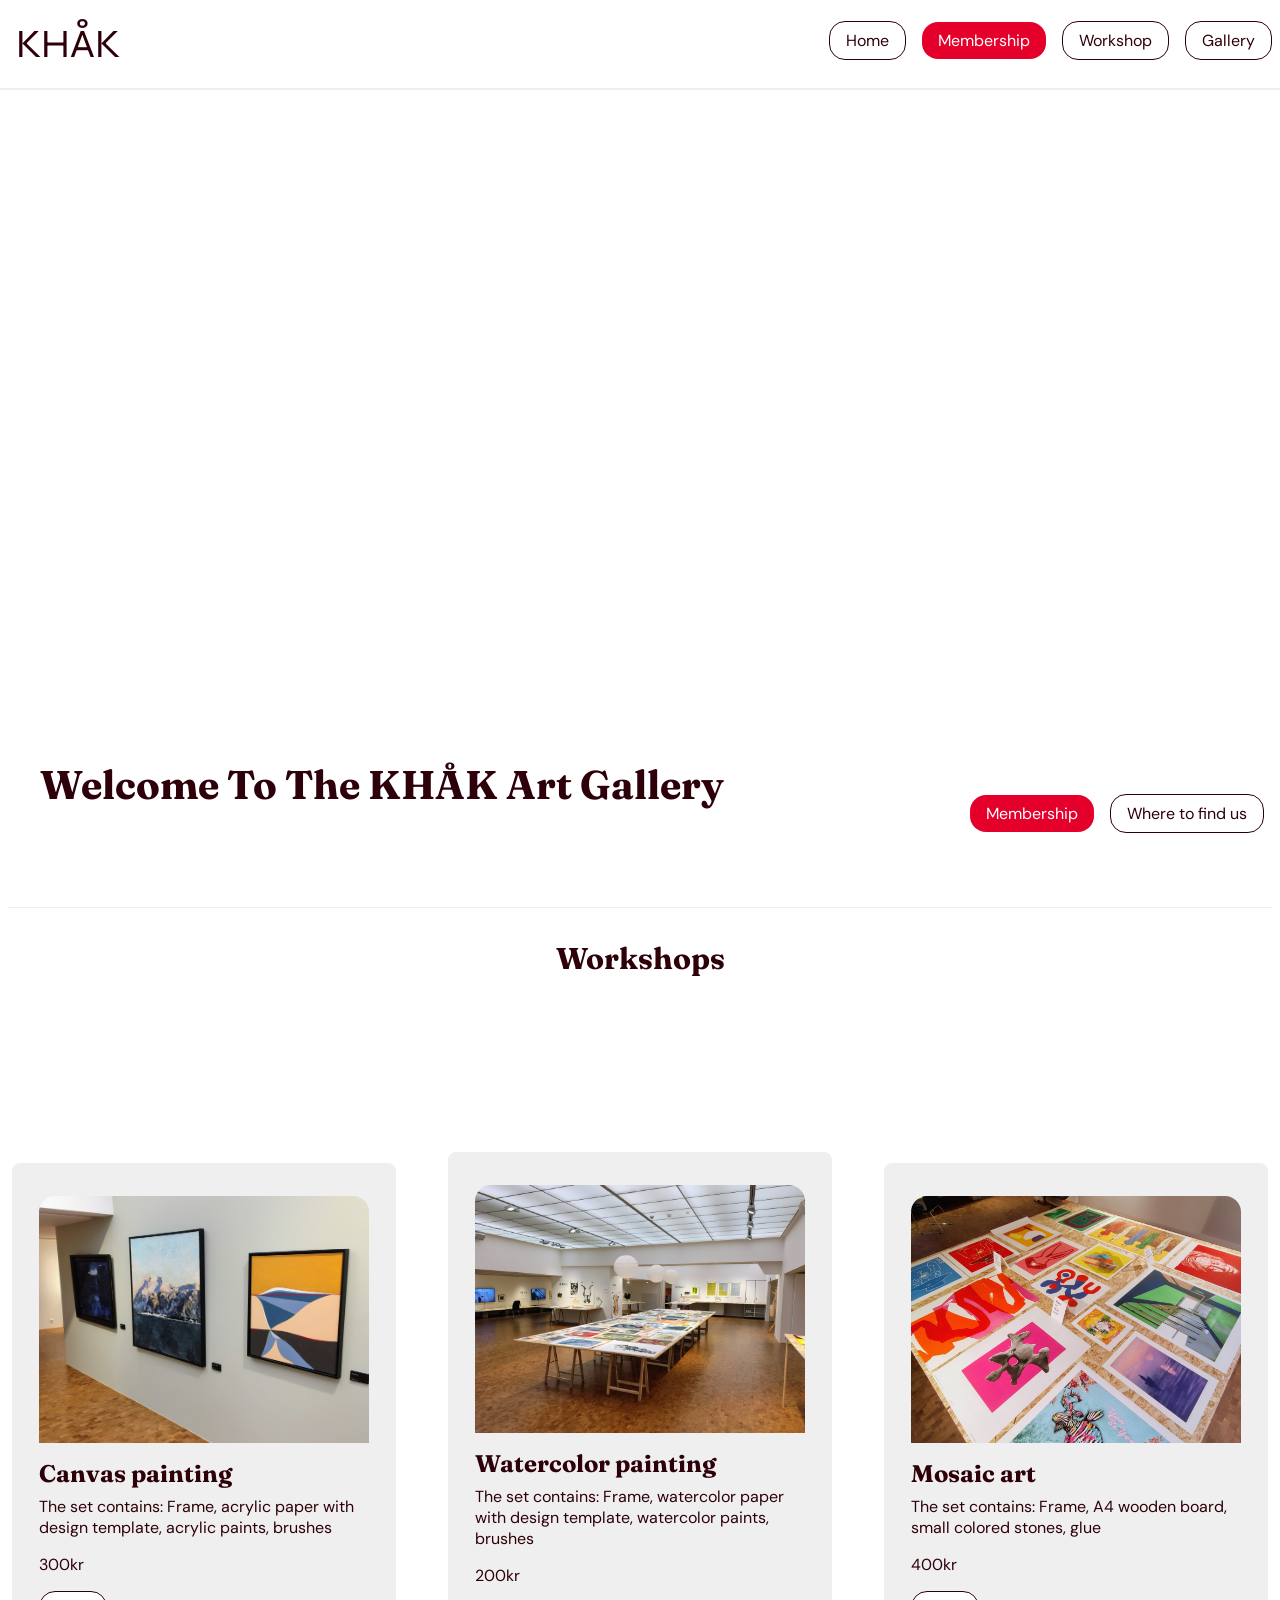
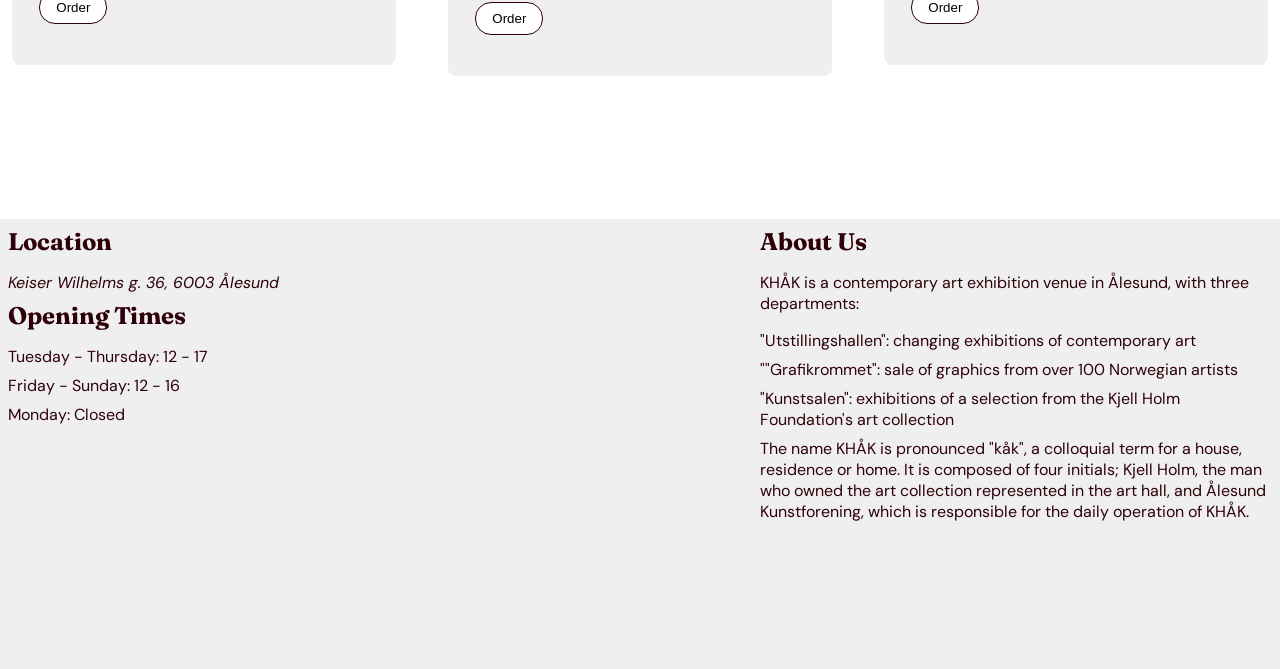
==== index.html @ dab7cc98 "added about us section and margins to footer" ====
<!doctype html>
<html lang="en">
  <head>
    <meta charset="UTF-8" />
    <meta name="viewport" content="width=device-width, initial-scale=1.0" />
    <link rel="stylesheet" href="style.css" />
    <link rel="shortcut icon" href="favicon.ico" type="image/x-icon" />
    <link rel="preconnect" href="https://fonts.googleapis.com" />
    <link rel="preconnect" href="https://fonts.gstatic.com" crossorigin />
    <link
      href="https://fonts.googleapis.com/css2?family=Syne:wght@800&family=Fraunces:opsz,wght@9..144,400..700&family=DM+Sans:wght@400;500&display=swap"
      rel="stylesheet"
    />
    <meta
      name="description"
      content="welcome to the KHÅK art gallery in ålesund, where we feture and sell a vast collection of various paintings from brand new and going back at least two centuries. "
    />
    <title>KHåK</title>
  </head>
  <body>
    <!-- HEADER -->
    <!--  -->
    <header>
      <div id="logo">KHÅK</div>
      <nav class="btn-box">
        <a href="#logo">Home</a>
        <a href="" class="membership">Membership</a>
        <a href="#workshop-h2">Workshop</a>
        <a href="gallery.html">Gallery</a>
      </nav>
    </header>
    <!-- MAIN -->
    <!--  -->
    <main>
      <section id="hero">
        <video
          src="media/hero-video-cinema.mp4"
          id="hero-video"
          autoplay
          loop
        ></video>
      </section>
      <section class="container herotext">
        <h1>Welcome To The KHÅK Art Gallery</h1>
        <div class="btn-box">
          <a href="" class="membership">Membership</a>
          <a href="#location">Where to find us</a>
        </div>
      </section>

      <!-- workshop title -->
      <section>
        <h2 id="workshop-h2">Workshops</h2>
      </section>

      <!-- workshop cards -->
      <section class="card-section">
        <article class="card">
          <img
            src="media/canvas.jpg"
            alt="canvas painting hanging on wall"
            class="card-img"
          />
          <div class="card-text">
            <h2>Canvas painting</h2>
            <p>
              The set contains: Frame, acrylic paper with design template,
              acrylic paints, brushes
            </p>
            <p>300kr</p>
            <button popovertarget="workshop-order">Order</button>
          </div>
        </article>
        <article class="card">
          <img
            src="media/workshop.jpg"
            alt="watercolor painting wideshot in large open room"
            class="card-img"
          />
          <div class="card-text">
            <h2>Watercolor painting</h2>
            <p>
              The set contains: Frame, watercolor paper with design template,
              watercolor paints, brushes
            </p>
            <p>200kr</p>
            <button popovertarget="workshop-order">Order</button>
          </div>
        </article>
        <article class="card">
          <img
            src="media/mosaic.jpg"
            alt="mosiac painting on a table"
            class="card-img"
          />
          <div class="card-text">
            <h2>Mosaic art</h2>
            <p>
              The set contains: Frame, A4 wooden board, small colored stones,
              glue
            </p>
            <p>400kr</p>
            <button popovertarget="workshop-order">Order</button>
          </div>
        </article>
      </section>

      <!-- Form popup -->
      <div id="workshop-order" class="popup" popover>
        <form class="order-form">
          <h2>Book a workshop spot</h2>

          <label for="name">Name</label>
          <input type="text" id="name" name="name" required />

          <label for="email">Email</label>
          <input type="email" id="email" name="email" required />

          <label for="date">Preferred date</label>
          <input type="date" id="date" name="date" required />

          <label for="participants">Number of participants</label>
          <input
            type="number"
            id="participants"
            name="participants"
            min="1"
            max="20"
            value="1"
            required
          />

          <div class="btn-box">
            <button
              type="button"
              popovertarget="workshop-order"
              popovertargetaction="hide"
            >
              Cancel
            </button>
            <button type="submit" class="submit">Submit</button>
          </div>
        </form>
      </div>
    </main>
    <!-- FOOTER -->
    <!--  -->
    <footer>
      <div id="location">
        <div class="text-box">
          <h2>Location</h2>
          <address>Keiser Wilhelms g. 36, 6003 Ålesund</address>

          <h2>Opening Times</h2>
          <ul>
            <li>Tuesday - Thursday: 12 - 17</li>
            <li>Friday - Sunday: 12 - 16</li>
            <li>Monday: Closed</li>
          </ul>
        </div>
        <iframe
          src="https://www.google.com/maps/embed?pb=!1m18!1m12!1m3!1d1844.0550626883482!2d6.158312776910163!3d62.471470155669365!2m3!1f0!2f0!3f0!3m2!1i1024!2i768!4f13.1!3m3!1m2!1s0x4616da46ebdba9ef%3A0xe001803069246021!2sKH%C3%85K%20Kunsthall!5e0!3m2!1sen!2sno!4v1793701342855!5m2!1sen!2sno"
          width="300"
          height="300"
          style="border: 0"
          allowfullscreen=""
          loading="lazy"
          referrerpolicy="strict-origin-when-cross-origin"
        ></iframe>
      </div>
      <div id="about" class="text-box">
        <h2>About Us</h2>
        <p>
          KHÅK is a contemporary art exhibition venue in Ålesund, with three
          departments:
        </p>
        <ol>
          <li>"Utstillingshallen": changing exhibitions of contemporary art</li>
          <li>
            ""Grafikrommet": sale of graphics from over 100 Norwegian artists
          </li>
          <li>
            "Kunstsalen": exhibitions of a selection from the Kjell Holm
            Foundation's art collection
          </li>
        </ol>
        <p>
          The name KHÅK is pronounced "kåk", a colloquial term for a house,
          residence or home. It is composed of four initials; Kjell Holm, the
          man who owned the art collection represented in the art hall, and
          Ålesund Kunstforening, which is responsible for the daily operation of
          KHÅK.
        </p>
      </div>
    </footer>
  </body>
</html>
---- style.css ----
/* CSS RESET */
* {
  margin: 0;
  padding: 0;
  box-sizing: border-box;
  text-decoration: none;
  list-style: none;
}

/* CSS Variables */
:root {
  /* colors */
  --primary-color: #e4002b;
  --secondary-color: #e93355;
  --accent-color: #ef6680;
  --dark-color: #2e0009;
  --off-white: #efefef;
  --white: #ffffff;

  /* spacing */
  --space-small: 0.5rem;
  --space-medium: 1rem;
  --space-large: 2rem;
  --space-xl: 2.5rem;
  --space-section: 3.75rem;

  /* font sizes */
  --text-small: 0.875rem;
  --text-base: 1rem;
  --text-medium: 1.25rem;
  --text-large: 1.875rem;
  --text-xl: 2.5rem;

  /* Font types */
  --font-logo: "Syne", sans-serif;
  --font-heading: "Fraunces", serif;
  --font-body: "DM Sans", sans-serif;

  /* other */
  --radius: 1rem;
  --radius-small: 0.5rem;
}

/* Global Styling */

html {
  scroll-behavior: smooth;
}

body {
  background-color: var(--white);
  font-family: var(--font-body);
  color: var(--dark-color);
}

img {
  width: 100%;
  height: auto;
  margin-bottom: var(--space-medium);
}
h1,
h2,
h3 {
  font-family: var(--font-heading);
  margin-bottom: var(--space-small);
}

p {
  margin-bottom: var(--space-medium);
}

header {
  background-color: var(--white);
  height: auto;
  height: 10vh;
  display: flex;
  justify-content: space-between;
  border-bottom: 2px var(--off-white) solid;
}
h1 {
  margin: var(--space-large);
  font-size: var(--text-xl);
}

footer {
  height: 50vh;
  background-color: var(--off-white);
  color: var(--dark-color);
  display: flex;
  justify-content: space-between;
}

#workshop-h2 {
  display: flex;
  justify-content: center;
  align-items: center;
  margin: var(--space-large) var(--space-xl);
  font-size: var(--text-large);
}

#logo {
  margin: var(--space-medium);
  display: flex;
  justify-content: center;
  align-items: center;
  font-size: var(--text-xl);
  font-family: var(--font-logo);
}

#hero {
  display: flex;
  width: 100%;
  height: 70vh;
}

#hero-video {
  width: 100%;
  height: 100%;
  object-fit: cover;
  object-position: top;
}

.container {
  display: flex;
  justify-content: space-between;
  margin: var(--space-small);
}

.herotext {
  border-bottom: var(--off-white) 1px solid;
  height: 20vh;
}

.btn-box {
  display: flex;
  justify-content: center;
  align-items: center;
  margin: var(--space-small);
  gap: var(--space-medium);

  /* generic button and anchortag styling */
}
button {
  background-color: var(--white);
  border: 1px solid var(--dark-color);
  margin-bottom: var(--space-small);
  padding: var(--space-small) var(--space-medium);
  border-radius: var(--radius);
}

a {
  background-color: var(--white);
  color: var(--dark-color);
  border: 1.5px solid var(--dark-color);
  margin-bottom: var(--space-small);
  padding: var(--space-small) var(--space-medium);
  border-radius: var(--radius);
}
/* membership button styling */
.membership {
  background-color: var(--primary-color);
  color: var(--white);
  border: none;
}

/* Card Styling */
.card-section {
  height: 90vb;
  width: 100%;
  display: flex;
  justify-content: space-evenly;
  align-items: center;
  gap: var(--space-large);
}

.card {
  border: 1px solid var(--off-white);
  border-radius: var(--radius-small);
  background-color: var(--off-white);
  padding: var(--space-large) var(--space-small);
  margin: var(--space-large) var(--space-small);
  display: flex;
  justify-content: center;
  align-items: center;
  flex-direction: column;
  width: 30%;
}

.card-img {
  display: flex;
  justify-content: center;
  align-items: center;
  border-radius: var(--radius) var(--radius) 0 0;
  width: 90%;
  object-fit: cover;
  object-position: center;
  aspect-ratio: 4/3;
}

.card-text {
  width: 90%;
  display: flex;
  flex-direction: column;
  align-items: start;
}

#location {
  display: flex;
}

#about {
  max-width: 40%;
}

.text-box {
  margin: var(--space-small);
}
.text-box h2 {
  margin-bottom: var(--space-medium);
}
.text-box li {
  margin-bottom: var(--space-small);
}
.text-box address {
  margin-bottom: var(--space-small);
}

iframe {
  border-radius: var(--radius-small);
  margin: var(--space-small);
}
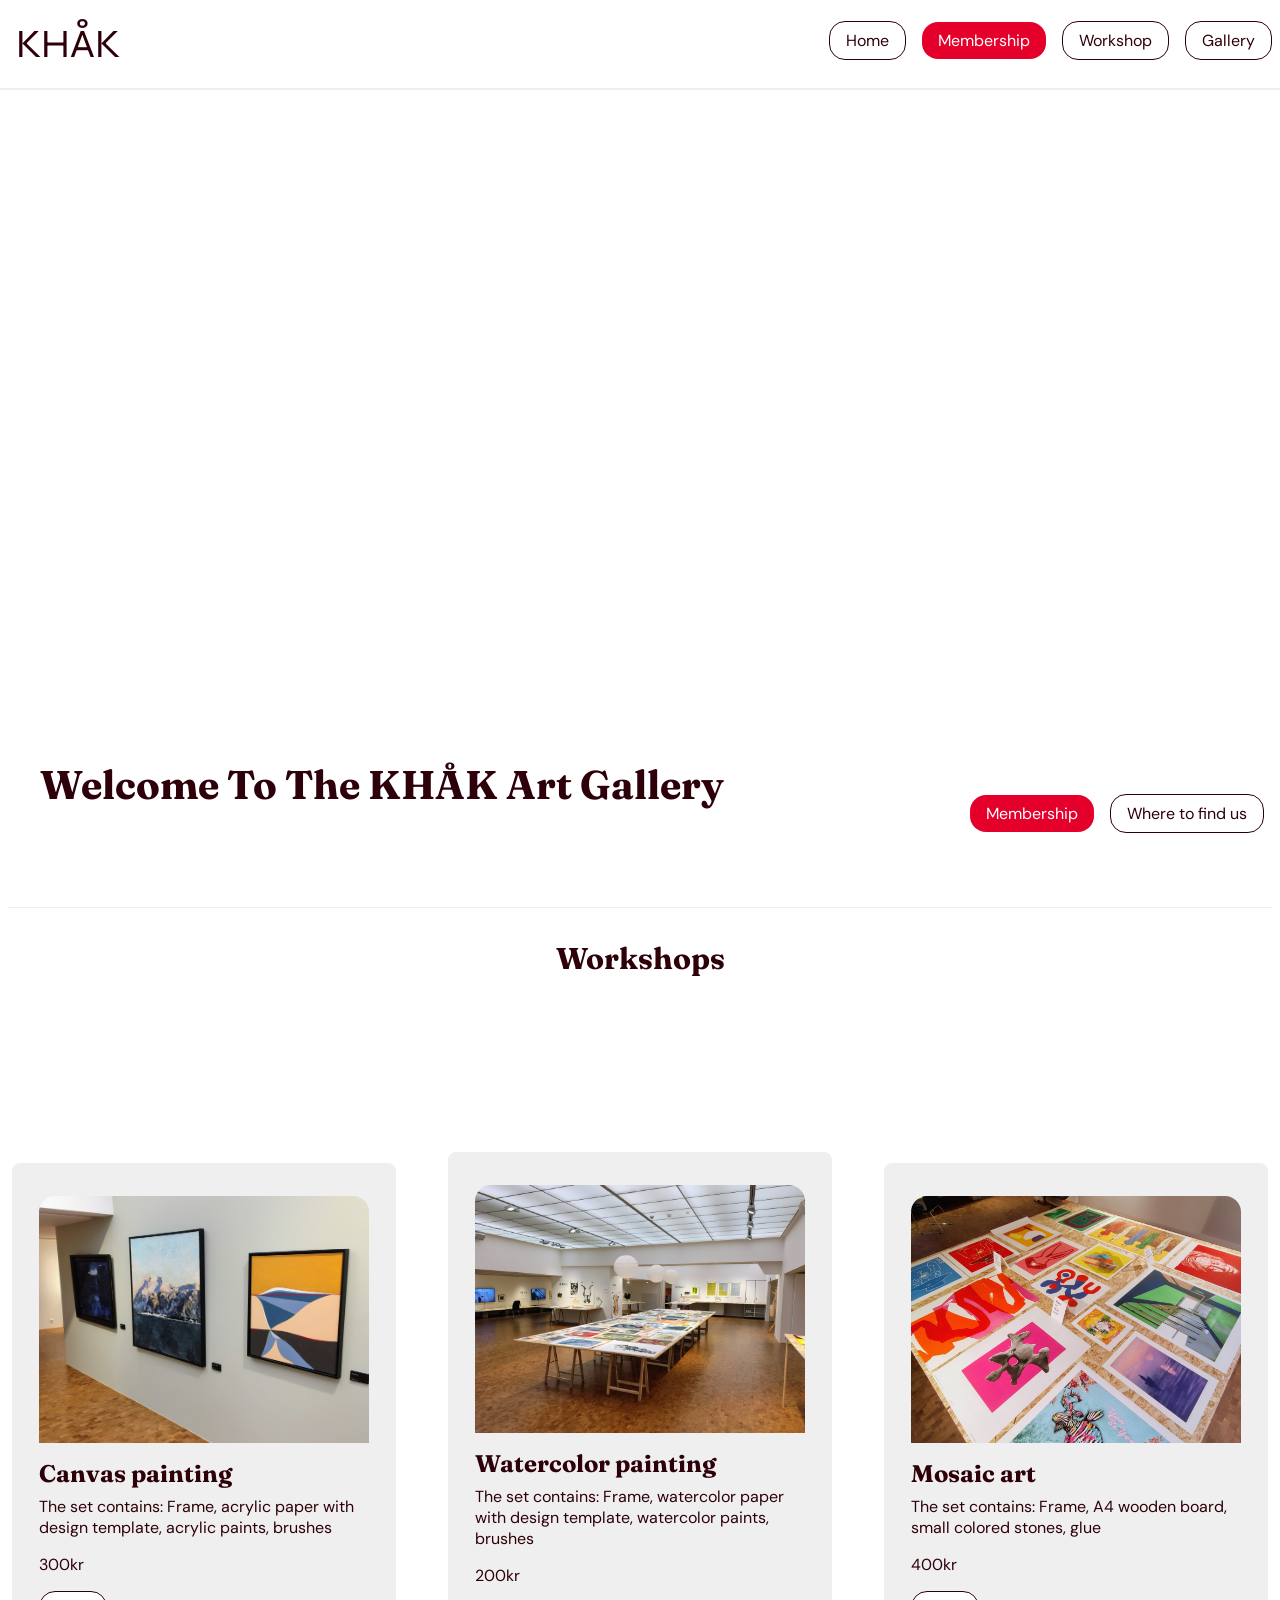
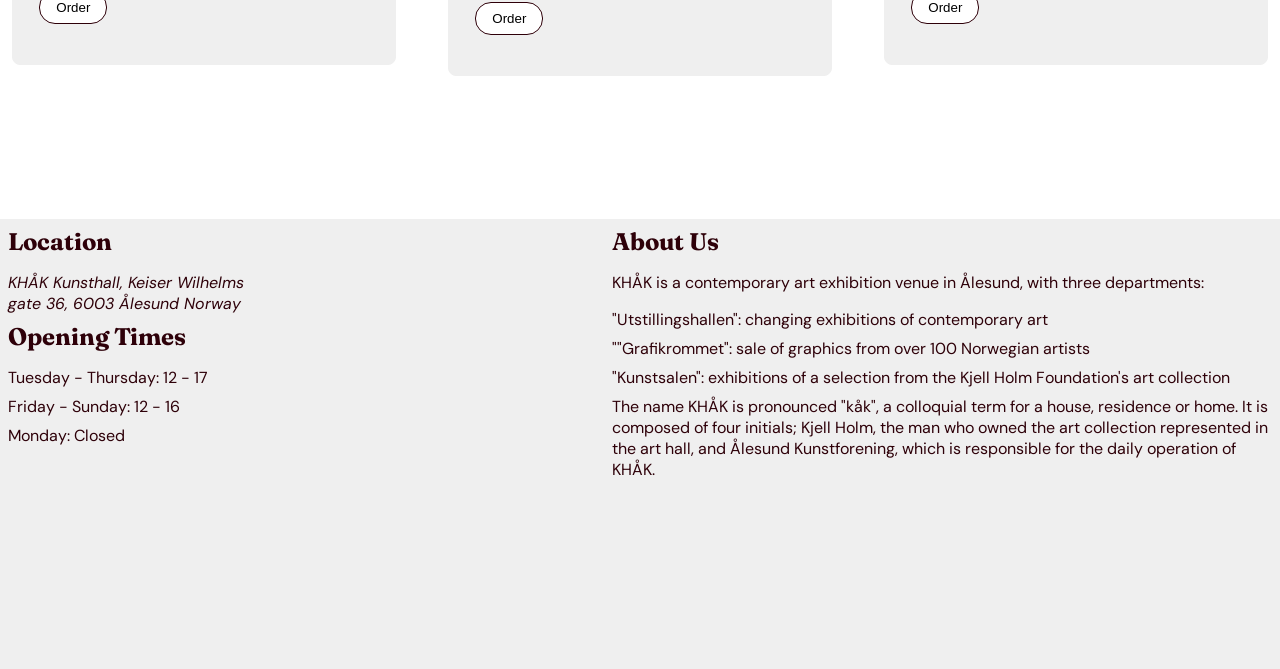
==== commit a4344052: "changed max width on text from % to ch in the footer section" ====
--- a/index.html
+++ b/index.html
@@ -149,7 +149,9 @@
       <div id="location">
         <div class="text-box">
           <h2>Location</h2>
-          <address>Keiser Wilhelms g. 36, 6003 Ålesund</address>
+          <address>
+            KHÅK Kunsthall, Keiser Wilhelms gate 36, 6003 Ålesund Norway
+          </address>
 
           <h2>Opening Times</h2>
           <ul>
--- a/style.css
+++ b/style.css
@@ -209,9 +209,12 @@
 }
 
 #about {
-  max-width: 40%;
-}
-
+  max-width: 60ch;
+}
+
+address {
+  max-width: 30ch;
+}
 .text-box {
   margin: var(--space-small);
 }
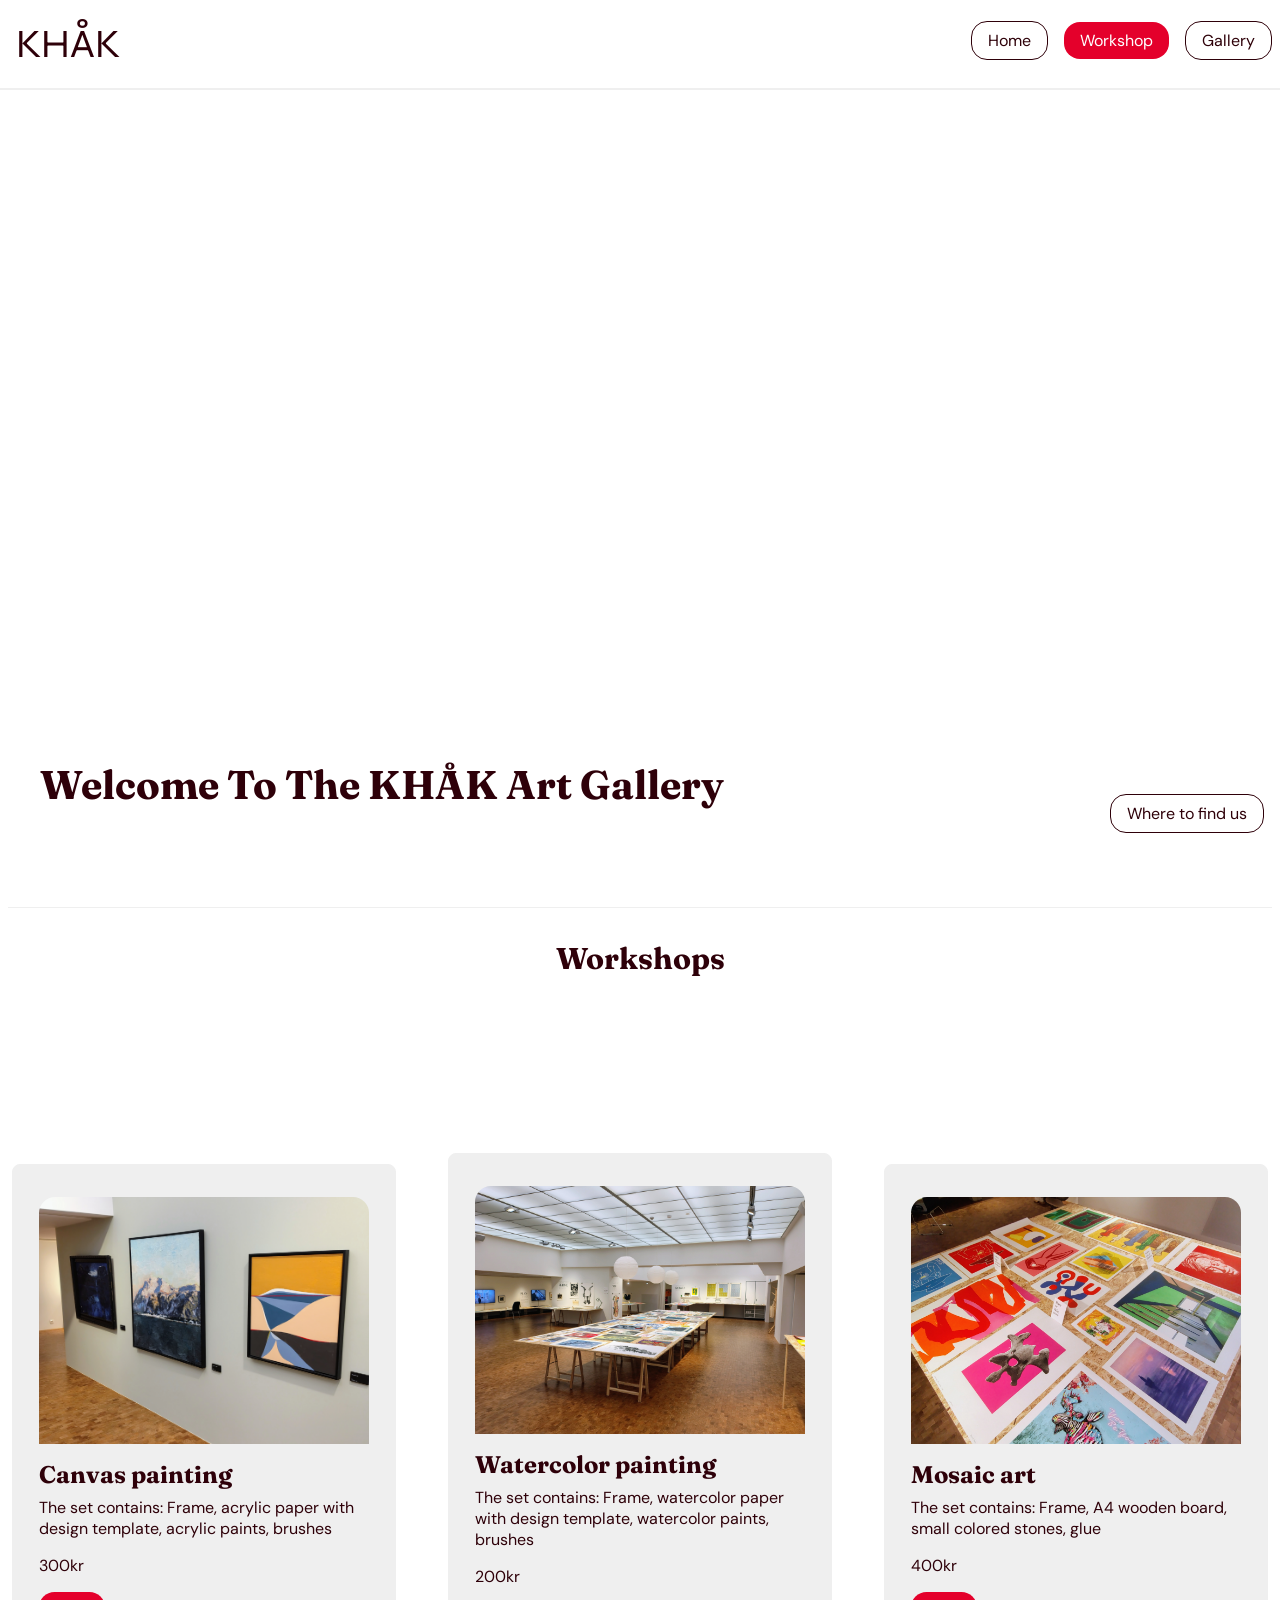
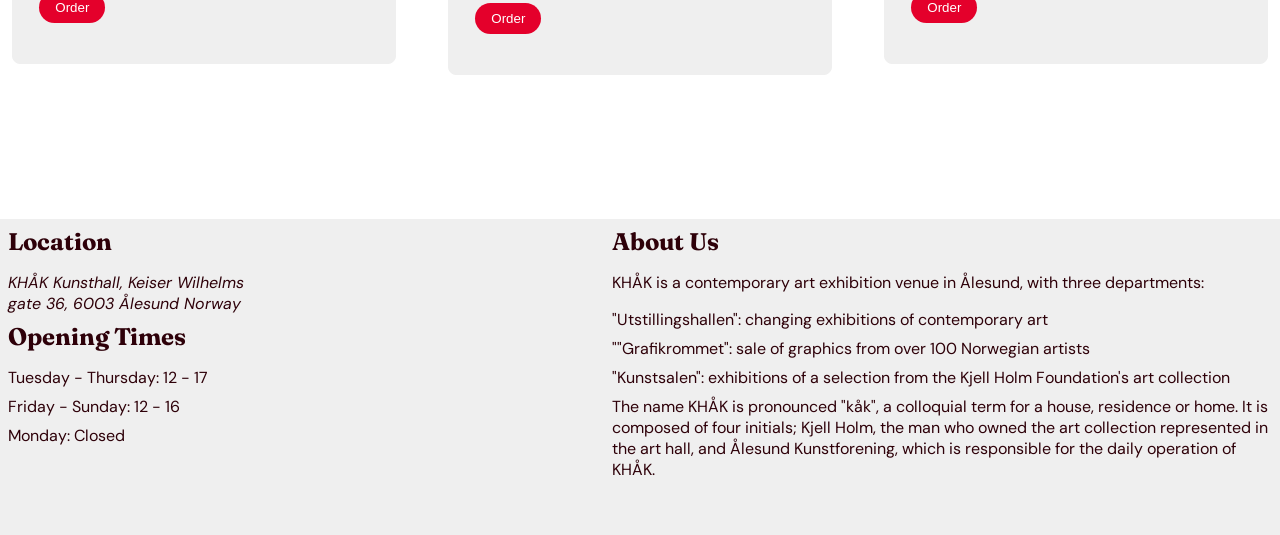
==== commit 068d4de3: "removed membership button and changed "membership" red button styling to a more generic "red-btn"" ====
--- a/index.html
+++ b/index.html
@@ -24,8 +24,7 @@
       <div id="logo">KHÅK</div>
       <nav class="btn-box">
         <a href="#logo">Home</a>
-        <a href="" class="membership">Membership</a>
-        <a href="#workshop-h2">Workshop</a>
+        <a href="#workshop-h2" class="red-btn">Workshop</a>
         <a href="gallery.html">Gallery</a>
       </nav>
     </header>
@@ -43,7 +42,6 @@
       <section class="container herotext">
         <h1>Welcome To The KHÅK Art Gallery</h1>
         <div class="btn-box">
-          <a href="" class="membership">Membership</a>
           <a href="#location">Where to find us</a>
         </div>
       </section>
@@ -68,7 +66,9 @@
               acrylic paints, brushes
             </p>
             <p>300kr</p>
-            <button popovertarget="workshop-order">Order</button>
+            <button popovertarget="workshop-order" class="red-btn">
+              Order
+            </button>
           </div>
         </article>
         <article class="card">
@@ -84,7 +84,9 @@
               watercolor paints, brushes
             </p>
             <p>200kr</p>
-            <button popovertarget="workshop-order">Order</button>
+            <button popovertarget="workshop-order" class="red-btn">
+              Order
+            </button>
           </div>
         </article>
         <article class="card">
@@ -100,7 +102,9 @@
               glue
             </p>
             <p>400kr</p>
-            <button popovertarget="workshop-order">Order</button>
+            <button popovertarget="workshop-order" class="red-btn">
+              Order
+            </button>
           </div>
         </article>
       </section>
--- a/style.css
+++ b/style.css
@@ -83,7 +83,7 @@
 }
 
 footer {
-  height: 50vh;
+  max-height: 50vh;
   background-color: var(--off-white);
   color: var(--dark-color);
   display: flex;
@@ -156,8 +156,8 @@
   padding: var(--space-small) var(--space-medium);
   border-radius: var(--radius);
 }
-/* membership button styling */
-.membership {
+/* red button styling */
+.red-btn {
   background-color: var(--primary-color);
   color: var(--white);
   border: none;
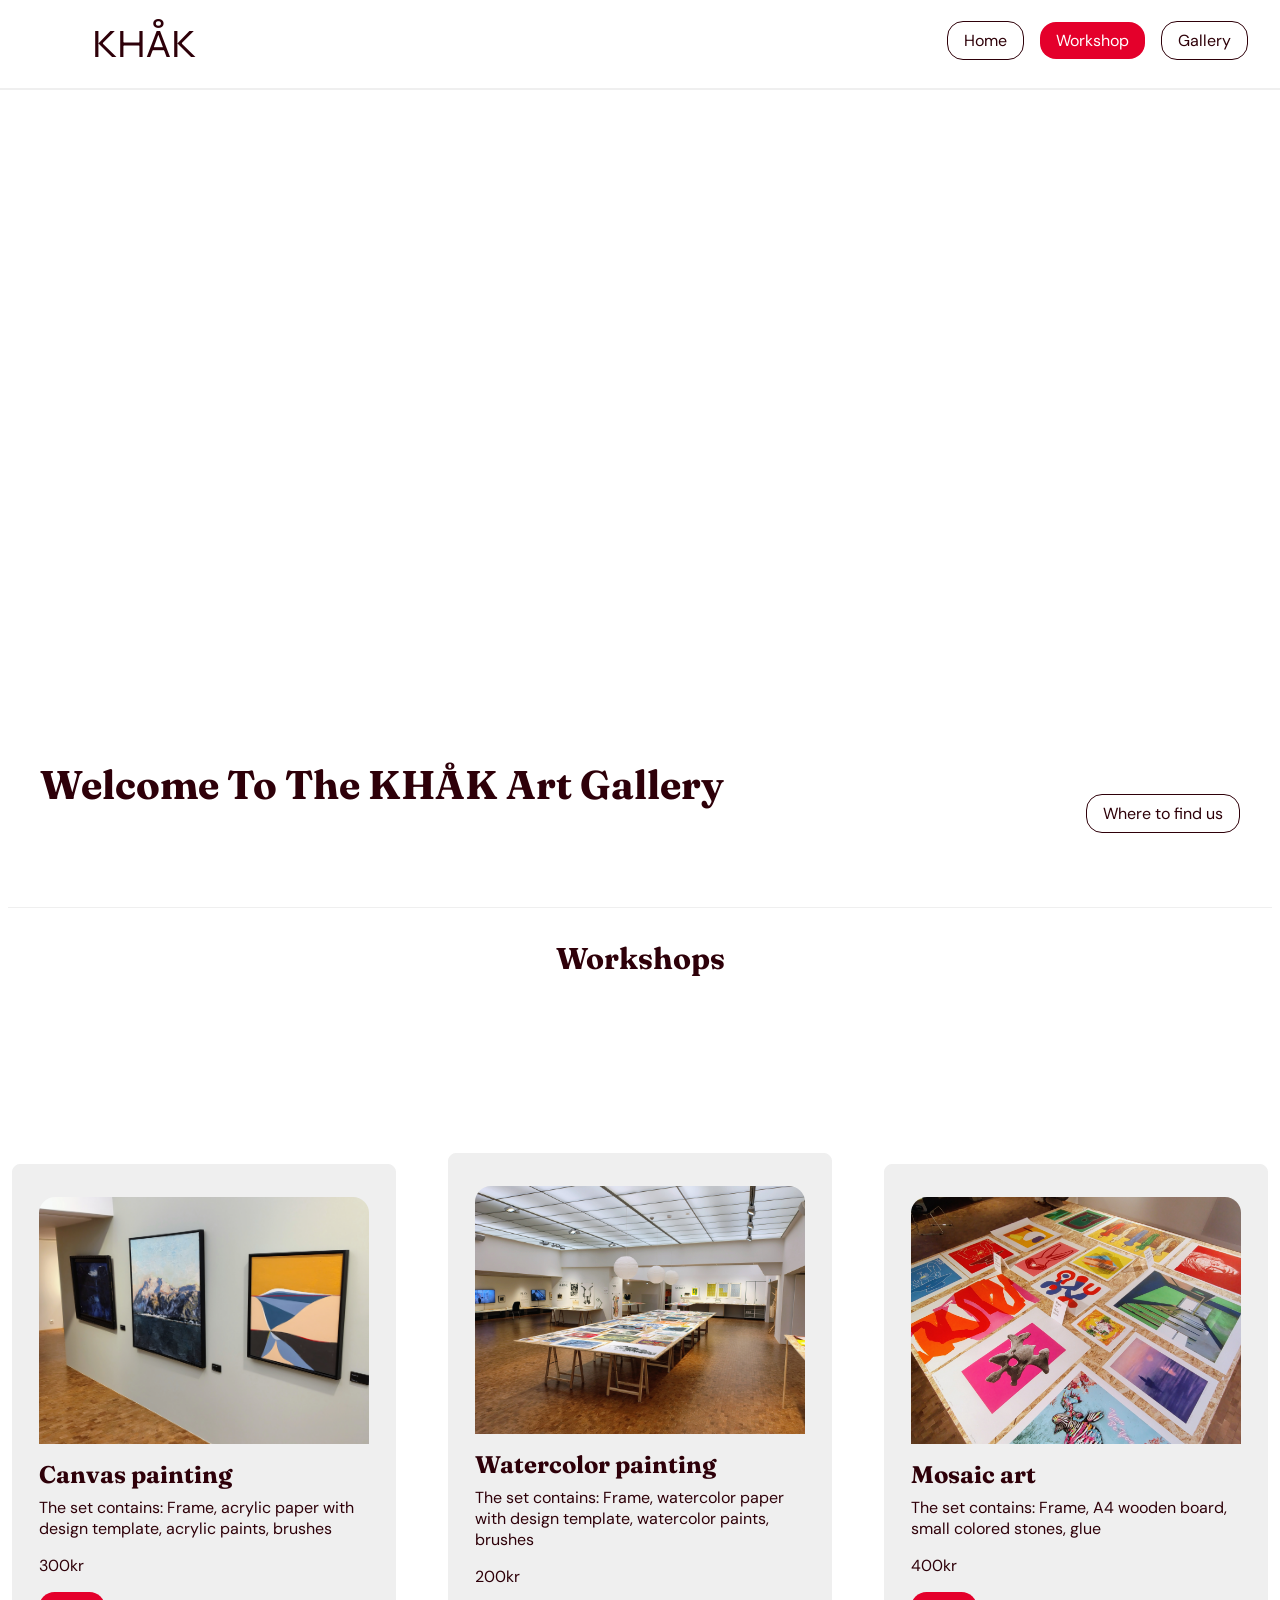
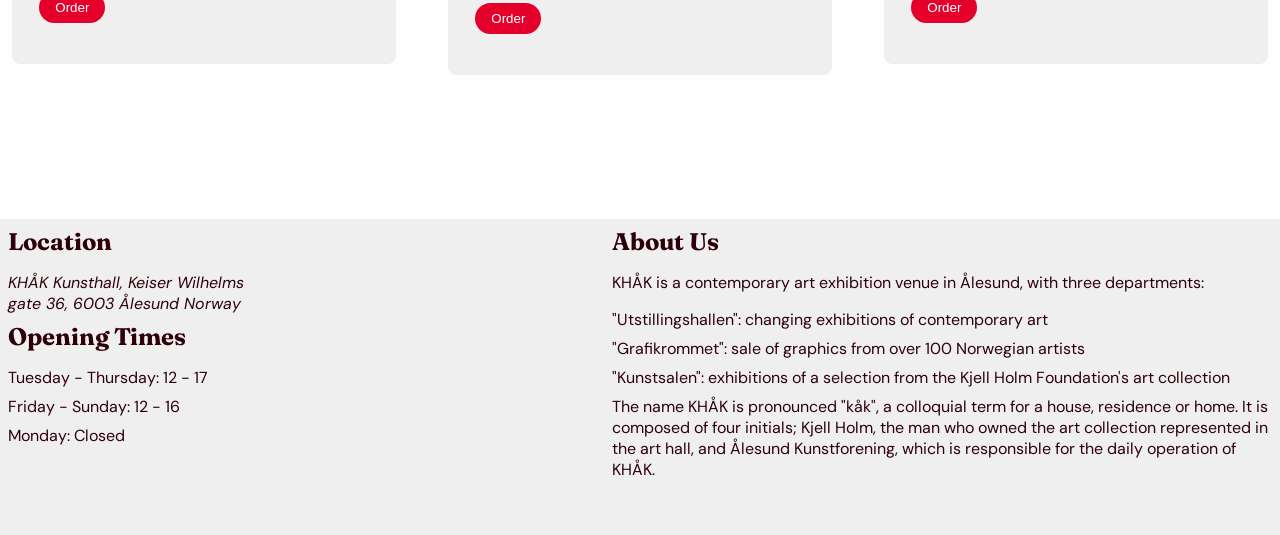
==== commit 77e4ee1d: "fixed some spelling mistakes" ====
--- a/index.html
+++ b/index.html
@@ -13,24 +13,29 @@
     />
     <meta
       name="description"
-      content="welcome to the KHÅK art gallery in ålesund, where we feture and sell a vast collection of various paintings from brand new and going back at least two centuries. "
+      content="Welcome to the KHÅK art gallery in Ålesund, where we feature and sell a vast collection of various paintings from brand new and going back at least two centuries."
     />
     <title>KHåK</title>
   </head>
   <body>
+    <!--  -->
     <!-- HEADER -->
     <!--  -->
     <header>
+      <!-- Logo -->
       <div id="logo">KHÅK</div>
+      <!-- nav buttons -->
       <nav class="btn-box">
         <a href="#logo">Home</a>
         <a href="#workshop-h2" class="red-btn">Workshop</a>
         <a href="gallery.html">Gallery</a>
       </nav>
     </header>
+    <!--  -->
     <!-- MAIN -->
     <!--  -->
     <main>
+      <!-- hero video -->
       <section id="hero">
         <video
           src="media/hero-video-cinema.mp4"
@@ -53,6 +58,7 @@
 
       <!-- workshop cards -->
       <section class="card-section">
+        <!-- canvas workshop card -->
         <article class="card">
           <img
             src="media/canvas.jpg"
@@ -71,6 +77,7 @@
             </button>
           </div>
         </article>
+        <!-- watercolor workshop card -->
         <article class="card">
           <img
             src="media/workshop.jpg"
@@ -89,6 +96,7 @@
             </button>
           </div>
         </article>
+        <!-- mosaic workshop card -->
         <article class="card">
           <img
             src="media/mosaic.jpg"
@@ -142,21 +150,23 @@
             >
               Cancel
             </button>
-            <button type="submit" class="submit">Submit</button>
+            <button type="submit" class="submit red-btn">Submit</button>
           </div>
         </form>
       </div>
     </main>
+    <!--  -->
     <!-- FOOTER -->
     <!--  -->
     <footer>
+      <!-- location text -->
       <div id="location">
         <div class="text-box">
           <h2>Location</h2>
           <address>
             KHÅK Kunsthall, Keiser Wilhelms gate 36, 6003 Ålesund Norway
           </address>
-
+          <!-- opening times text -->
           <h2>Opening Times</h2>
           <ul>
             <li>Tuesday - Thursday: 12 - 17</li>
@@ -164,6 +174,7 @@
             <li>Monday: Closed</li>
           </ul>
         </div>
+        <!-- Gmap embed -->
         <iframe
           src="https://www.google.com/maps/embed?pb=!1m18!1m12!1m3!1d1844.0550626883482!2d6.158312776910163!3d62.471470155669365!2m3!1f0!2f0!3f0!3m2!1i1024!2i768!4f13.1!3m3!1m2!1s0x4616da46ebdba9ef%3A0xe001803069246021!2sKH%C3%85K%20Kunsthall!5e0!3m2!1sen!2sno!4v1793701342855!5m2!1sen!2sno"
           width="300"
@@ -175,6 +186,7 @@
         ></iframe>
       </div>
       <div id="about" class="text-box">
+        <!-- About us text -->
         <h2>About Us</h2>
         <p>
           KHÅK is a contemporary art exhibition venue in Ålesund, with three
@@ -183,7 +195,7 @@
         <ol>
           <li>"Utstillingshallen": changing exhibitions of contemporary art</li>
           <li>
-            ""Grafikrommet": sale of graphics from over 100 Norwegian artists
+            "Grafikrommet": sale of graphics from over 100 Norwegian artists
           </li>
           <li>
             "Kunstsalen": exhibitions of a selection from the Kjell Holm
--- a/style.css
+++ b/style.css
@@ -1,4 +1,4 @@
-/* CSS RESET */
+/* css reset */
 * {
   margin: 0;
   padding: 0;
@@ -7,7 +7,7 @@
   list-style: none;
 }
 
-/* CSS Variables */
+/* css variables */
 :root {
   /* colors */
   --primary-color: #e4002b;
@@ -41,13 +41,15 @@
   --radius-small: 0.5rem;
 }
 
-/* Global Styling */
+/* global Styling */
 
 html {
   scroll-behavior: smooth;
 }
 
 body {
+  display: flex;
+  flex-direction: column;
   background-color: var(--white);
   font-family: var(--font-body);
   color: var(--dark-color);
@@ -65,23 +67,23 @@
   margin-bottom: var(--space-small);
 }
 
-p {
-  margin-bottom: var(--space-medium);
-}
-
-header {
-  background-color: var(--white);
-  height: auto;
-  height: 10vh;
-  display: flex;
-  justify-content: space-between;
-  border-bottom: 2px var(--off-white) solid;
-}
 h1 {
   margin: var(--space-large);
   font-size: var(--text-xl);
 }
-
+p {
+  margin-bottom: var(--space-medium);
+}
+/* header styling */
+header {
+  background-color: var(--white);
+  height: 10vh;
+  width: 100vw;
+  display: flex;
+  justify-content: space-between;
+  border-bottom: 2px var(--off-white) solid;
+}
+/* footer styling */
 footer {
   max-height: 50vh;
   background-color: var(--off-white);
@@ -97,16 +99,17 @@
   margin: var(--space-large) var(--space-xl);
   font-size: var(--text-large);
 }
-
+/* logo styling */
 #logo {
   margin: var(--space-medium);
+  width: 20%;
   display: flex;
   justify-content: center;
   align-items: center;
   font-size: var(--text-xl);
   font-family: var(--font-logo);
 }
-
+/* hero styling */
 #hero {
   display: flex;
   width: 100%;
@@ -130,12 +133,14 @@
   border-bottom: var(--off-white) 1px solid;
   height: 20vh;
 }
-
+/* button container styling */
 .btn-box {
   display: flex;
-  justify-content: center;
-  align-items: center;
-  margin: var(--space-small);
+  width: auto;
+  justify-content: center;
+  align-items: center;
+  margin: var(--space-small) var(--space-large) var(--space-small)
+    var(--space-small);
   gap: var(--space-medium);
 
   /* generic button and anchortag styling */
@@ -147,7 +152,7 @@
   padding: var(--space-small) var(--space-medium);
   border-radius: var(--radius);
 }
-
+/* anchor tag styling */
 a {
   background-color: var(--white);
   color: var(--dark-color);
@@ -156,6 +161,22 @@
   padding: var(--space-small) var(--space-medium);
   border-radius: var(--radius);
 }
+
+/* button and anchortags hover/active effects */
+button:hover {
+  transform: scale(1.05);
+}
+button:active {
+  scale: 0.95;
+}
+
+a:hover {
+  transform: scale(1.05);
+}
+a:active {
+  scale: 0.95;
+}
+
 /* red button styling */
 .red-btn {
   background-color: var(--primary-color);
@@ -163,7 +184,7 @@
   border: none;
 }
 
-/* Card Styling */
+/* workshop card Styling */
 .card-section {
   height: 90vb;
   width: 100%;
@@ -185,7 +206,7 @@
   flex-direction: column;
   width: 30%;
 }
-
+/* workshop card image styling */
 .card-img {
   display: flex;
   justify-content: center;
@@ -196,7 +217,7 @@
   object-position: center;
   aspect-ratio: 4/3;
 }
-
+/* workshop card text styling */
 .card-text {
   width: 90%;
   display: flex;
@@ -204,17 +225,47 @@
   align-items: start;
 }
 
+/* popup form styling */
+.popup {
+  position: fixed;
+  top: 50%;
+  left: 50%;
+  transform: translate(-50%, -50%);
+  z-index: 1000;
+  max-width: 90vw;
+  max-height: 90vh;
+  padding: var(--space-large);
+  background: var(--off-white);
+  border-radius: var(--radius-small);
+  border: none;
+  box-shadow: 0 10px 30px rgba(0, 0, 0, 0.3);
+}
+.popup::backdrop {
+  backdrop-filter: blur(4px);
+}
+.order-form {
+  display: flex;
+  flex-direction: column;
+  padding: var(--space-medium);
+  color: var(--dark-color);
+}
+.order-form .order-form label,
+input {
+  margin-bottom: var(--space-medium);
+}
 #location {
   display: flex;
 }
 
+/* footer about section text styling */
 #about {
   max-width: 60ch;
 }
-
+/* footer address section text styling */
 address {
   max-width: 30ch;
 }
+/* text box styling */
 .text-box {
   margin: var(--space-small);
 }
@@ -227,8 +278,36 @@
 .text-box address {
   margin-bottom: var(--space-small);
 }
-
+/* Gmap styling */
 iframe {
   border-radius: var(--radius-small);
   margin: var(--space-small);
 }
+
+/* gallery image styling */
+#gallery-box {
+  display: flex;
+  flex-wrap: wrap;
+  justify-content: center;
+  align-items: center;
+}
+
+.gallery-img {
+  max-width: 30%;
+  padding: var(--space-small);
+  border-radius: var(--radius-small);
+}
+
+/* gallery image and anchortags hover/active effects */
+
+.gallery-img:hover {
+  transform: scale(1.1);
+}
+
+.gallery-img:active {
+  position: fixed;
+  top: 50%;
+  left: 50%;
+  transform: translate(-50%, -50%) scale(2);
+  z-index: 1000;
+}
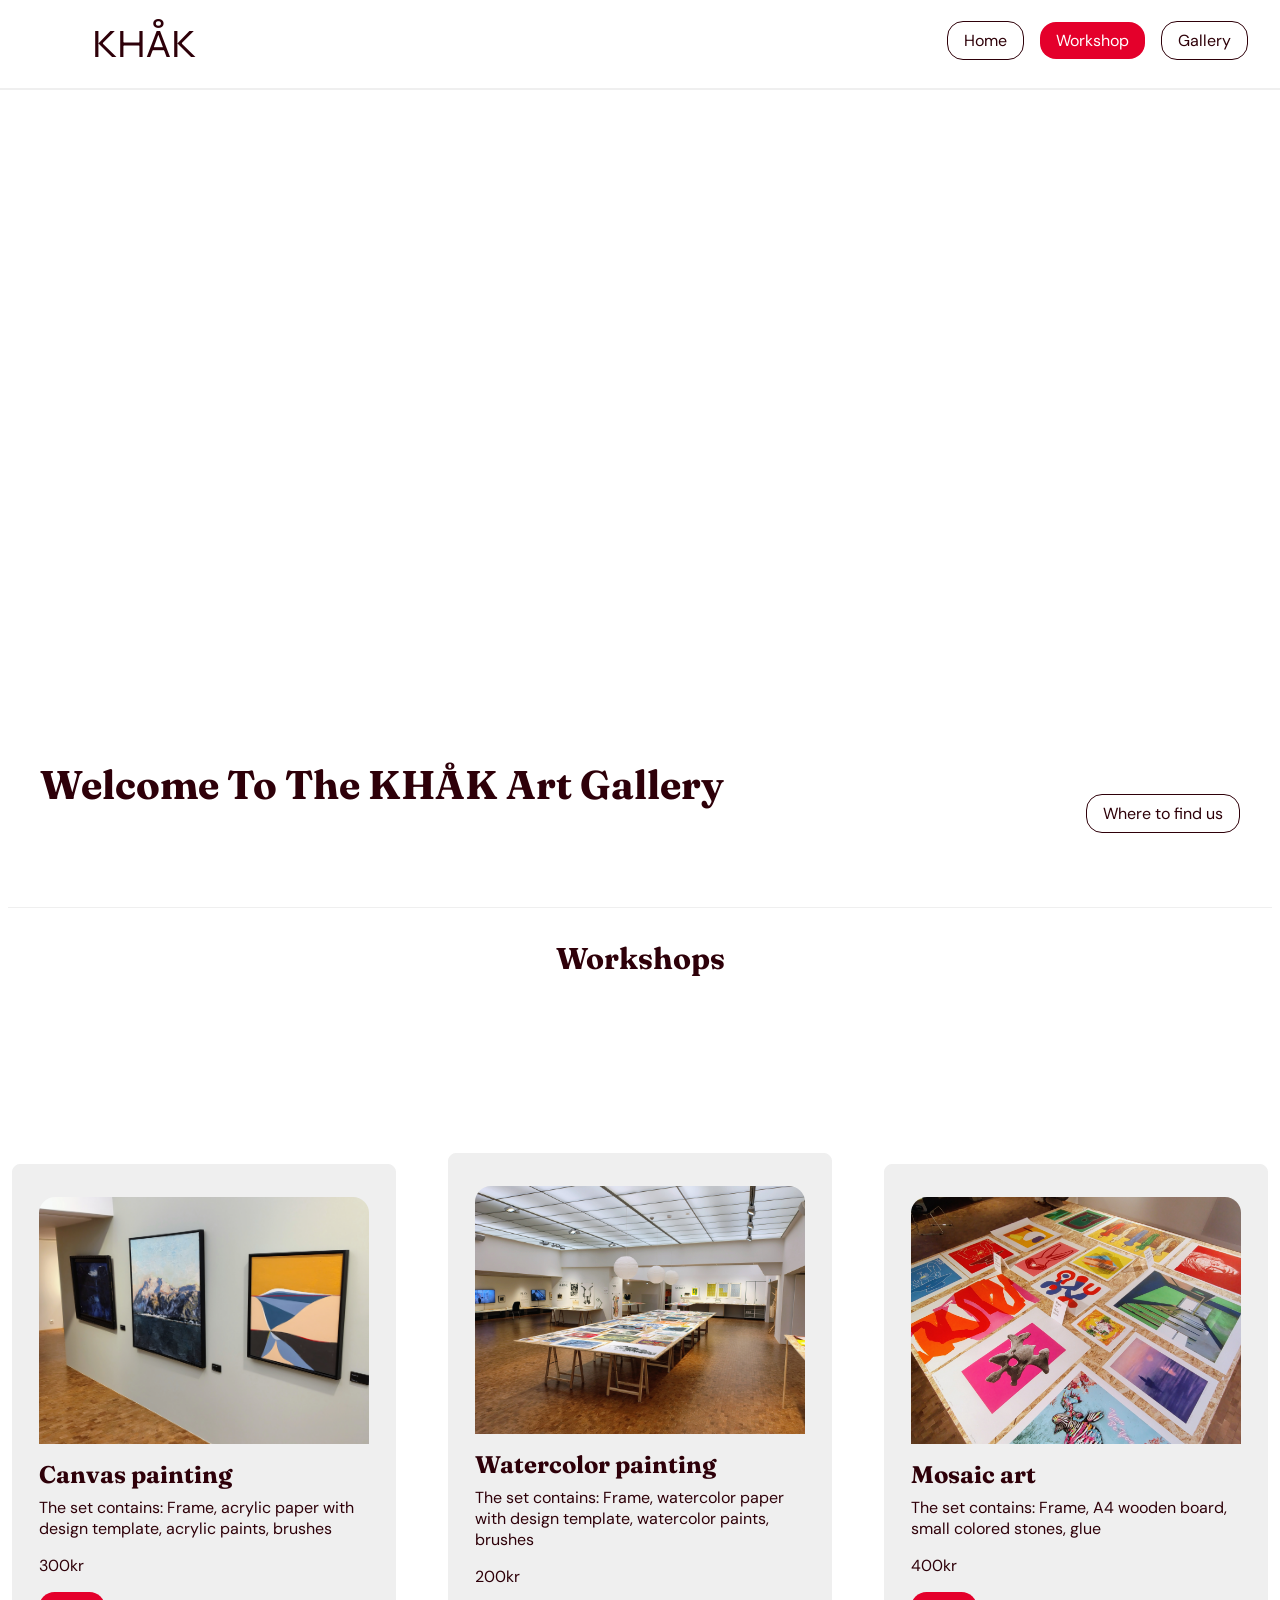
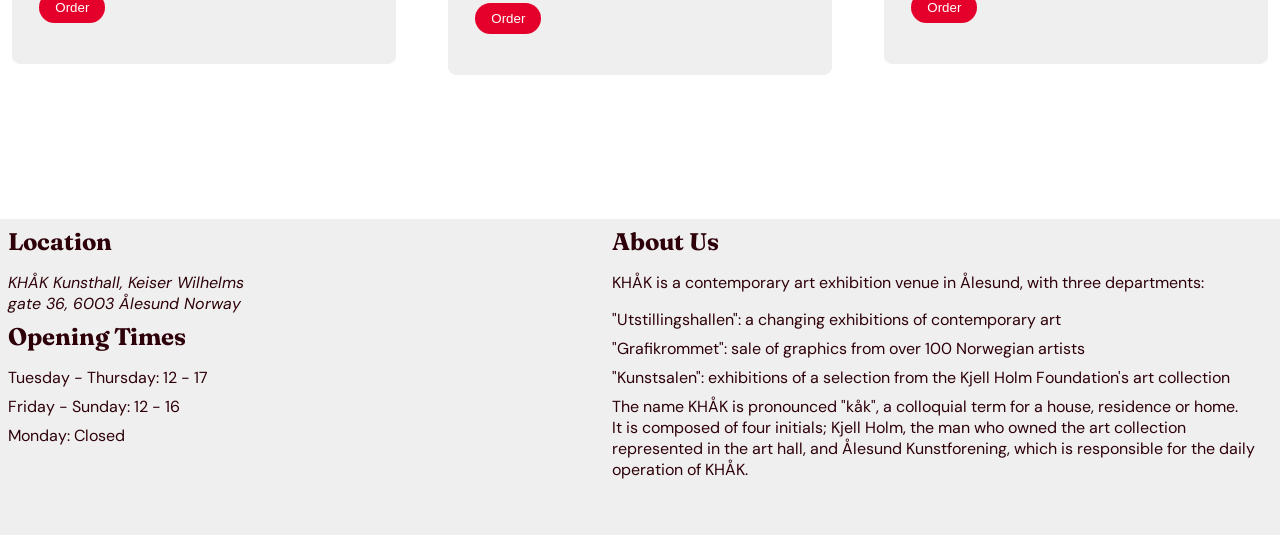
==== commit 10958d07: "adjusted about us section" ====
--- a/index.html
+++ b/index.html
@@ -15,7 +15,7 @@
       name="description"
       content="Welcome to the KHÅK art gallery in Ålesund, where we feature and sell a vast collection of various paintings from brand new and going back at least two centuries."
     />
-    <title>KHåK</title>
+    <title>KHÅK</title>
   </head>
   <body>
     <!--  -->
@@ -193,7 +193,9 @@
           departments:
         </p>
         <ol>
-          <li>"Utstillingshallen": changing exhibitions of contemporary art</li>
+          <li>
+            "Utstillingshallen": a changing exhibitions of contemporary art
+          </li>
           <li>
             "Grafikrommet": sale of graphics from over 100 Norwegian artists
           </li>
@@ -204,10 +206,10 @@
         </ol>
         <p>
           The name KHÅK is pronounced "kåk", a colloquial term for a house,
-          residence or home. It is composed of four initials; Kjell Holm, the
-          man who owned the art collection represented in the art hall, and
-          Ålesund Kunstforening, which is responsible for the daily operation of
-          KHÅK.
+          residence or home. <br />
+          It is composed of four initials; Kjell Holm, the man who owned the art
+          collection represented in the art hall, and Ålesund Kunstforening,
+          which is responsible for the daily operation of KHÅK.
         </p>
       </div>
     </footer>
--- a/style.css
+++ b/style.css
@@ -249,8 +249,10 @@
   padding: var(--space-medium);
   color: var(--dark-color);
 }
-.order-form .order-form label,
-input {
+.order-form label {
+  margin-bottom: var(--space-small);
+}
+.order-form input {
   margin-bottom: var(--space-medium);
 }
 #location {
